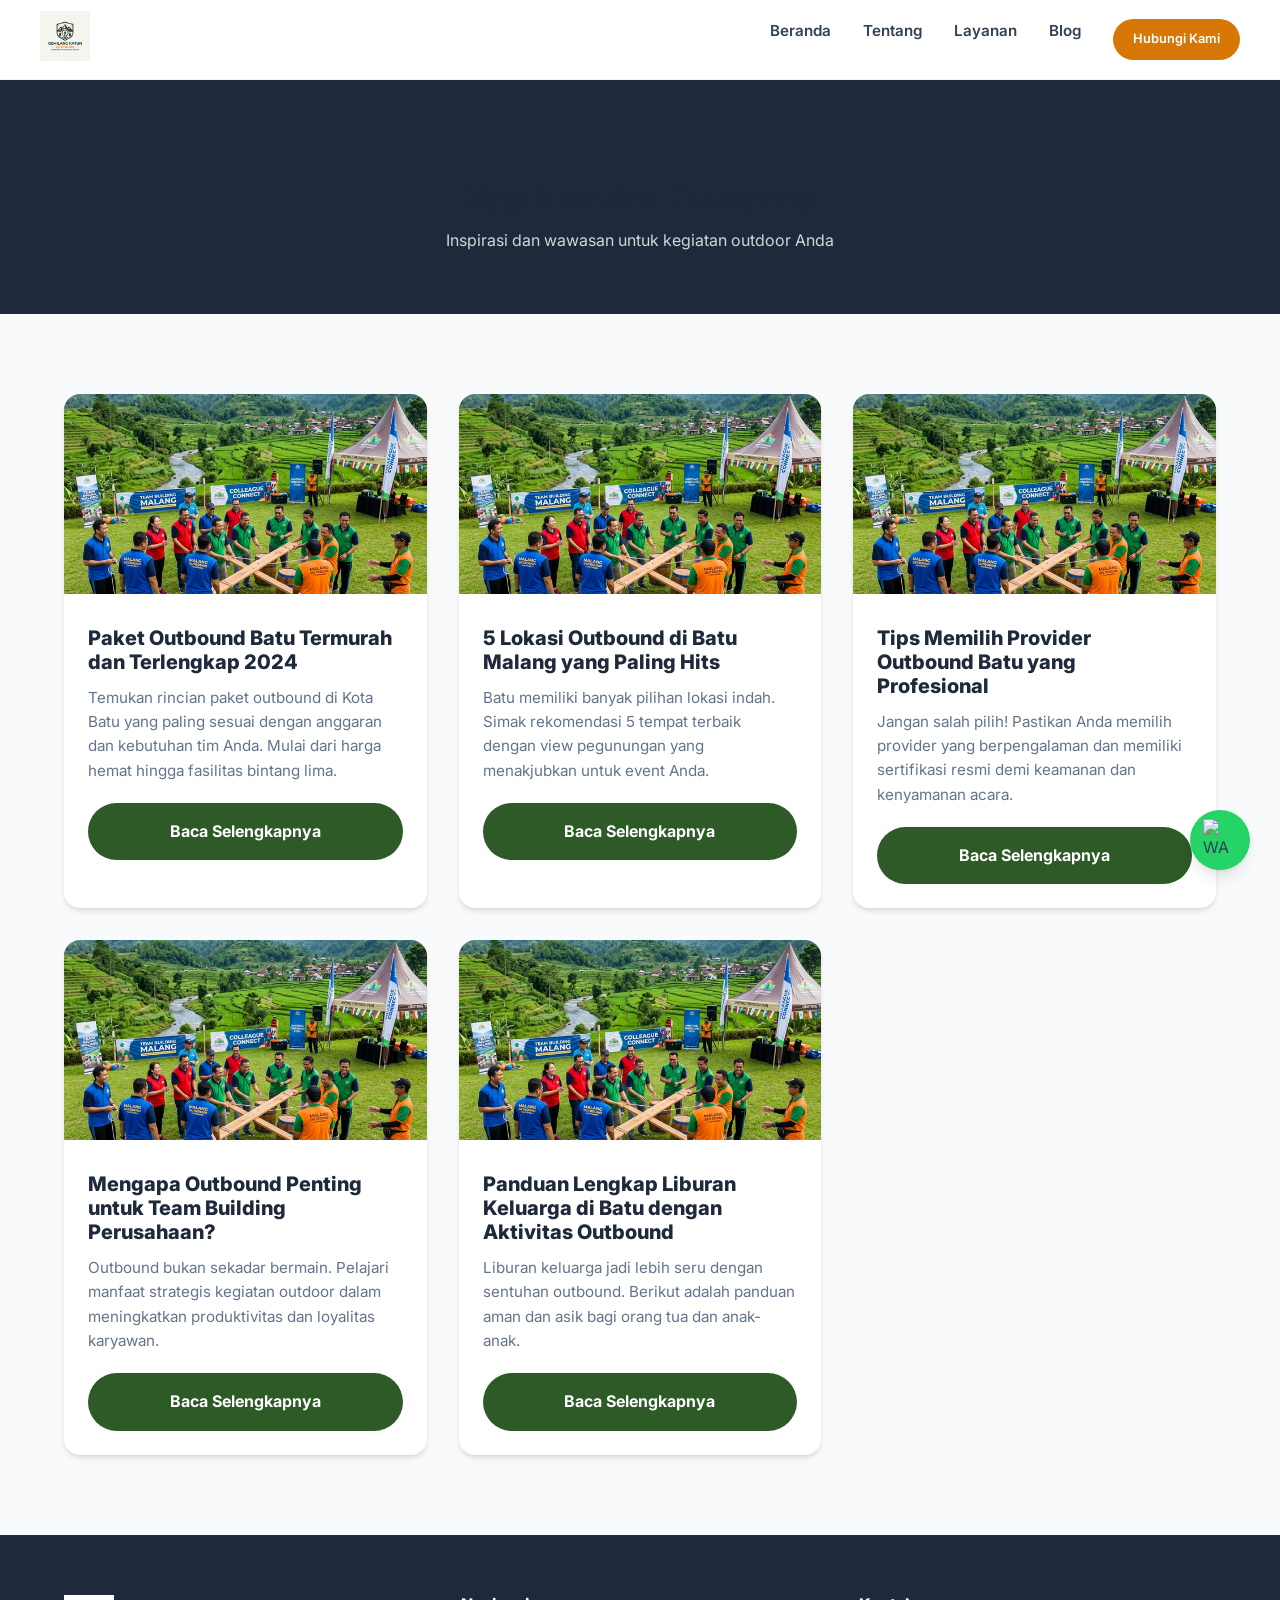
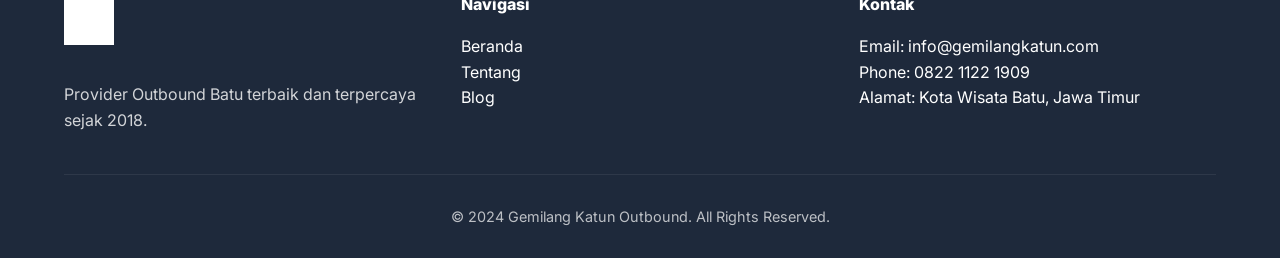
==== blog.html @ f16b5124 "Add files via upload" ====
<!DOCTYPE html>
<html lang="id">

<head>
    <meta charset="UTF-8">
    <meta name="viewport" content="width=device-width, initial-scale=1.0, maximum-scale=1.0, user-scalable=no">
    <title>Blog Outbound & Tips Team Building | Gemilang Katun Outbound</title>
    <meta name="description"
        content="Koleksi artikel terbaru seputar dunia outbound, tips team building, dan rekomendasi lokasi wisata di Batu Malang.">

    <!-- OpenGraph Tags -->
    <meta property="og:title" content="Blog Outbound Batu | Gemilang Katun">
    <meta property="og:description"
        content="Update informasi terbaru seputar provider batu dan kegiatan outdoor edukatif.">
    <meta property="og:image" content="https://outbound-tnipolri.vercel.app/assets/img/blog-1.png">

    <link rel="icon" type="image/x-icon" href="/assets/img/logo.png">
    <link rel="preconnect" href="https://fonts.googleapis.com">
    <link rel="preconnect" href="https://fonts.gstatic.com" crossorigin>
    <link href="https://fonts.googleapis.com/css2?family=Inter:wght@400;600;700;800&display=swap" rel="stylesheet">
    <link rel="stylesheet" href="assets/css/style.css">
</head>

<body>

    <!-- Navbar -->
    <nav>
        <div class="container nav-container">
            <a href="index.html" class="logo">
                <img src="assets/img/logo.png" alt="Gemilang Katun Outbound Logo">
            </a>
            <div class="nav-links">
                <a href="index.html">Beranda</a>
                <a href="index.html#tentang">Tentang</a>
                <a href="index.html#layanan">Layanan</a>
                <a href="blog.html">Blog</a>
                <a href="https://wa.me/6282211221909" target="_blank" class="btn btn-primary"
                    style="padding: 10px 20px; font-size: 0.8rem;">Hubungi Kami</a>
            </div>
        </div>
    </nav>

    <!-- Header -->
    <header style="background: var(--accent); color: white; padding: 100px 0 60px; text-align: center;">
        <div class="container">
            <h1>Blog & Artikel Outbound</h1>
            <p style="opacity: 0.8; margin-top: 10px;">Inspirasi dan wawasan untuk kegiatan outdoor Anda</p>
        </div>
    </header>

    <!-- Blog Listing -->
    <section>
        <div class="container">
            <div class="blog-grid">
                <!-- Card 1 -->
                <div class="blog-card">
                    <img src="assets/img/blog-1.png" alt="Paket Outbound Batu">
                    <div class="blog-card-content">
                        <h3>Paket Outbound Batu Termurah dan Terlengkap 2024</h3>
                        <p>Temukan rincian paket outbound di Kota Batu yang paling sesuai dengan anggaran dan kebutuhan
                            tim Anda. Mulai dari harga hemat hingga fasilitas bintang lima.</p>
                        <a href="blog/paket-outbound-batu.html" class="btn"
                            style="background: var(--primary); color: white; width: 100%; text-align: center;">Baca
                            Selengkapnya</a>
                    </div>
                </div>
                <!-- Card 2 -->
                <div class="blog-card">
                    <img src="assets/img/blog-1.png" alt="Lokasi Outbound">
                    <div class="blog-card-content">
                        <h3>5 Lokasi Outbound di Batu Malang yang Paling Hits</h3>
                        <p>Batu memiliki banyak pilihan lokasi indah. Simak rekomendasi 5 tempat terbaik dengan view
                            pegunungan yang menakjubkan untuk event Anda.</p>
                        <a href="blog/lokasi-outbound-hits.html" class="btn"
                            style="background: var(--primary); color: white; width: 100%; text-align: center;">Baca
                            Selengkapnya</a>
                    </div>
                </div>
                <!-- Card 3 -->
                <div class="blog-card">
                    <img src="assets/img/blog-1.png" alt="Tips Provider">
                    <div class="blog-card-content">
                        <h3>Tips Memilih Provider Outbound Batu yang Profesional</h3>
                        <p>Jangan salah pilih! Pastikan Anda memilih provider yang berpengalaman dan memiliki
                            sertifikasi resmi demi keamanan dan kenyamanan acara.</p>
                        <a href="blog/tips-memilih-provider.html" class="btn"
                            style="background: var(--primary); color: white; width: 100%; text-align: center;">Baca
                            Selengkapnya</a>
                    </div>
                </div>
                <!-- Card 4 -->
                <div class="blog-card">
                    <img src="assets/img/blog-1.png" alt="Team Building">
                    <div class="blog-card-content">
                        <h3>Mengapa Outbound Penting untuk Team Building Perusahaan?</h3>
                        <p>Outbound bukan sekadar bermain. Pelajari manfaat strategis kegiatan outdoor dalam
                            meningkatkan produktivitas dan loyalitas karyawan.</p>
                        <a href="blog/team-building-perusahaan.html" class="btn"
                            style="background: var(--primary); color: white; width: 100%; text-align: center;">Baca
                            Selengkapnya</a>
                    </div>
                </div>
                <!-- Card 5 -->
                <div class="blog-card">
                    <img src="assets/img/blog-1.png" alt="Liburan Keluarga">
                    <div class="blog-card-content">
                        <h3>Panduan Lengkap Liburan Keluarga di Batu dengan Aktivitas Outbound</h3>
                        <p>Liburan keluarga jadi lebih seru dengan sentuhan outbound. Berikut adalah panduan aman dan
                            asik bagi orang tua dan anak-anak.</p>
                        <a href="blog/liburan-keluarga-batu.html" class="btn"
                            style="background: var(--primary); color: white; width: 100%; text-align: center;">Baca
                            Selengkapnya</a>
                    </div>
                </div>
            </div>
        </div>
    </section>

    <!-- Footer -->
    <footer>
        <div class="container">
            <div class="footer-content">
                <div>
                    <a href="index.html" class="footer-logo">
                        <img src="assets/img/logo.png" alt="Logo">
                    </a>
                    <p style="opacity: 0.8; margin-top: 10px;">Provider Outbound Batu terbaik dan terpercaya sejak 2018.
                    </p>
                </div>
                <div>
                    <h4 style="color: white; margin-bottom: 20px;">Navigasi</h4>
                    <ul style="list-style: none;">
                        <li><a href="index.html">Beranda</a></li>
                        <li><a href="index.html#tentang">Tentang</a></li>
                        <li><a href="blog.html">Blog</a></li>
                    </ul>
                </div>
                <div>
                    <h4 style="color: white; margin-bottom: 20px;">Kontak</h4>
                    <p>Email: info@gemilangkatun.com</p>
                    <p>Phone: 0822 1122 1909</p>
                    <p>Alamat: Kota Wisata Batu, Jawa Timur</p>
                </div>
            </div>
            <div
                style="border-top: 1px solid rgba(255,255,255,0.1); padding-top: 30px; text-align: center; font-size: 0.9rem; opacity: 0.7;">
                <p>&copy; 2024 Gemilang Katun Outbound. All Rights Reserved.</p>
            </div>
        </div>
    </footer>

    <!-- Floating Buttons -->
    <a href="https://wa.me/6282211221909" class="floating-wa" target="_blank" aria-label="WhatsApp">
        <img src="https://upload.wikimedia.org/wikipedia/commons/6/6b/WhatsApp.svg" alt="WA">
    </a>
    <button class="back-to-top" id="backToTop" aria-label="Back to Top">
        ↑
    </button>

    <script>
        const backToTopBtn = document.getElementById('backToTop');
        window.onscroll = function () {
            if (document.body.scrollTop > 20 || document.documentElement.scrollTop > 20) {
                backToTopBtn.style.display = "flex";
            } else {
                backToTopBtn.style.display = "none";
            }
        };
        backToTopBtn.onclick = function () {
            window.scrollTo({ top: 0, behavior: 'smooth' });
        };
    </script>
</body>

</html>
---- assets/css/style.css ----
/* 
  Design System for Gemilang Katun Outbound
  Aesthetics: Clean, Professional, Modern, Nature-inspired
*/

:root {
    --primary: #2d5a27;
    --primary-dark: #1e3d1a;
    --secondary: #d97706;
    --accent: #1e293b;
    --text-main: #334155;
    --text-muted: #64748b;
    --bg-light: #f8fafc;
    --white: #ffffff;
    --shadow: 0 4px 6px -1px rgb(0 0 0 / 0.1), 0 2px 4px -2px rgb(0 0 0 / 0.1);
    --shadow-lg: 0 10px 15px -3px rgb(0 0 0 / 0.1), 0 4px 6px -4px rgb(0 0 0 / 0.1);
    --transition: all 0.3s cubic-bezier(0.4, 0, 0.2, 1);
}

* {
    margin: 0;
    padding: 0;
    box-sizing: border-box;
    font-family: 'Inter', system-ui, -apple-system, sans-serif;
}

body {
    background-color: var(--bg-light);
    color: var(--text-main);
    line-height: 1.6;
    overflow-x: hidden;
}

/* Typography */
h1, h2, h3, h4 {
    font-weight: 800;
    line-height: 1.2;
    color: var(--accent);
}

a {
    text-decoration: none;
    color: inherit;
    transition: var(--transition);
}

/* Layout Utilities */
.container {
    width: 90%;
    max-width: 1200px;
    margin: 0 auto;
}

section {
    padding: 80px 0;
}

/* Navbar */
nav {
    background: rgba(255, 255, 255, 0.9);
    backdrop-filter: blur(10px);
    height: 80px;
    display: flex;
    align-items: center;
    position: sticky;
    top: 0;
    z-index: 1000;
    border-bottom: 1px solid rgba(0, 0, 0, 0.05);
}

.nav-container {
    display: flex;
    justify-content: space-between;
    align-items: center;
    width: 100%;
}

.logo img {
    height: 50px;
    object-fit: contain;
}

.nav-links {
    display: flex;
    gap: 32px;
}

.nav-links a {
    font-weight: 600;
    font-size: 0.95rem;
}

.nav-links a:hover {
    color: var(--primary);
}

/* Hero Section */
.hero {
    height: 90vh;
    display: flex;
    align-items: center;
    background: linear-gradient(rgba(0,0,0,0.5), rgba(0,0,0,0.5)), url('../img/hero-bg.png');
    background-size: cover;
    background-position: center;
    color: var(--white);
    text-align: center;
}

.hero-content h1 {
    font-size: clamp(2.5rem, 5vw, 4.5rem);
    color: var(--white);
    margin-bottom: 24px;
}

.hero-content p {
    font-size: 1.2rem;
    max-width: 700px;
    margin: 0 auto 32px;
}

.btn {
    display: inline-block;
    padding: 16px 32px;
    border-radius: 50px;
    font-weight: 700;
    cursor: pointer;
}

.btn-primary {
    background-color: var(--secondary);
    color: var(--white);
}

.btn-primary:hover {
    transform: translateY(-2px);
    box-shadow: var(--shadow-lg);
}

/* Blog Cards */
.blog-grid {
    display: grid;
    grid-template-columns: repeat(auto-fill, minmax(300px, 1fr));
    gap: 32px;
}

.blog-card {
    background: var(--white);
    border-radius: 16px;
    overflow: hidden;
    box-shadow: var(--shadow);
    transition: var(--transition);
}

.blog-card:hover {
    transform: translateY(-5px);
    box-shadow: var(--shadow-lg);
}

.blog-card img {
    width: 100%;
    height: 200px;
    object-fit: cover;
}

.blog-card-content {
    padding: 24px;
}

.blog-card-content h3 {
    font-size: 1.25rem;
    margin-bottom: 12px;
}

.blog-card-content p {
    color: var(--text-muted);
    font-size: 0.95rem;
    margin-bottom: 20px;
}

/* Footer */
footer {
    background: var(--accent);
    color: var(--white);
    padding: 60px 0 30px;
}

.footer-content {
    display: grid;
    grid-template-columns: repeat(auto-fit, minmax(200px, 1fr));
    gap: 40px;
    margin-bottom: 40px;
}

.footer-logo img {
    height: 50px;
    margin-bottom: 20px;
    filter: brightness(0) invert(1);
}

/* Floating Elements */
.floating-wa {
    position: fixed;
    bottom: 30px;
    right: 30px;
    background: #25d366;
    width: 60px;
    height: 60px;
    border-radius: 50%;
    display: flex;
    align-items: center;
    justify-content: center;
    box-shadow: var(--shadow-lg);
    z-index: 999;
}

.floating-wa img {
    width: 35px;
}

.back-to-top {
    position: fixed;
    bottom: 100px;
    right: 30px;
    background: var(--accent);
    color: var(--white);
    width: 50px;
    height: 50px;
    border-radius: 50%;
    display: none;
    align-items: center;
    justify-content: center;
    cursor: pointer;
    z-index: 999;
    border: none;
}

/* Article Page specific */
.article-header {
    padding: 100px 0 60px;
}

.toc {
    background: #f1f5f9;
    padding: 24px;
    border-radius: 12px;
    margin: 32px 0;
}

.toc-title {
    display: flex;
    justify-content: space-between;
    cursor: pointer;
}

.article-content {
    max-width: 800px;
    margin: 0 auto;
    font-size: 1.1rem;
}

blockquote {
    border-left: 5px solid var(--secondary);
    padding: 20px;
    background: #fffbeb;
    font-style: italic;
    margin: 32px 0;
}

.share-buttons {
    display: flex;
    gap: 16px;
    margin: 40px 0;
}

.share-btn {
    padding: 10px 20px;
    border-radius: 8px;
    color: white;
    font-weight: 600;
}

/* Responsive */
@media (max-width: 768px) {
    .nav-links {
        display: none;
    }
    .hero-content h1 {
        font-size: 2.5rem;
    }
    section {
        padding: 50px 0;
    }
    .container {
        width: 92%;
    }
}

/* Prevent horizontal scroll glitch */
body {
    max-width: 100vw;
    overflow-x: hidden;
}
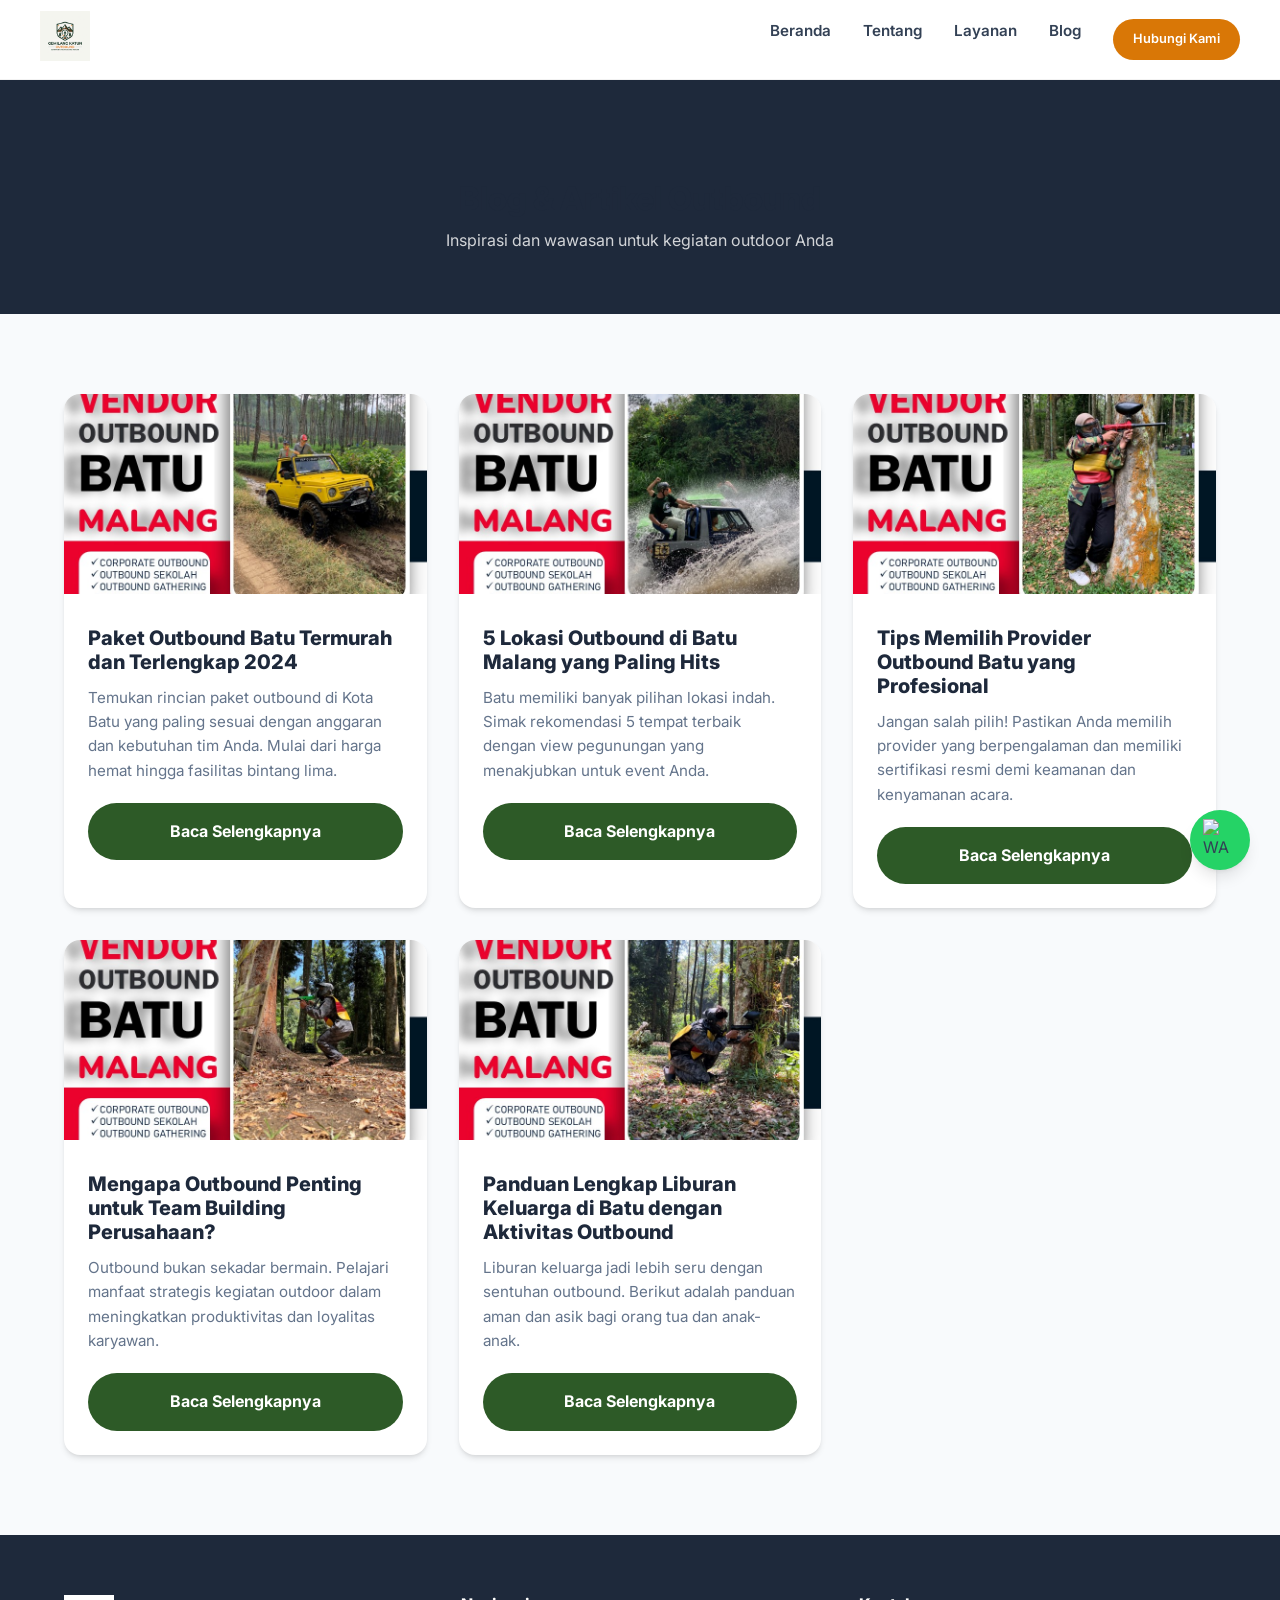
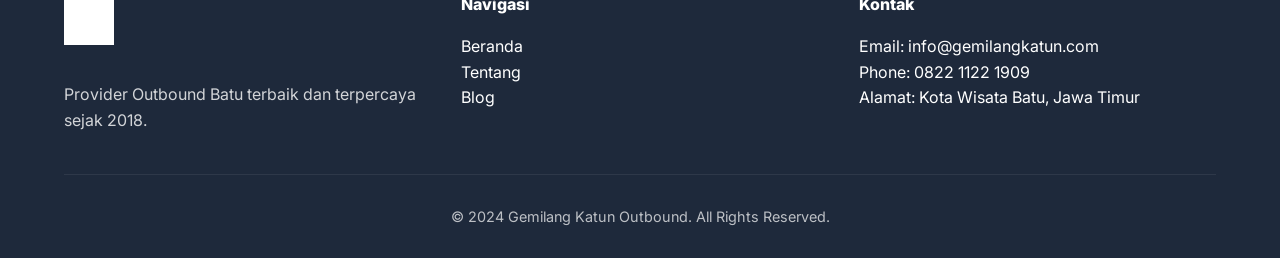
==== commit 7cc973f0: "Add files via upload" ====
--- a/blog.html
+++ b/blog.html
@@ -54,7 +54,7 @@
             <div class="blog-grid">
                 <!-- Card 1 -->
                 <div class="blog-card">
-                    <img src="assets/img/blog-1.png" alt="Paket Outbound Batu">
+                    <img src="assets/img/Paket Outbound Batu Malang (1).JPG" alt="Paket Outbound Batu">
                     <div class="blog-card-content">
                         <h3>Paket Outbound Batu Termurah dan Terlengkap 2024</h3>
                         <p>Temukan rincian paket outbound di Kota Batu yang paling sesuai dengan anggaran dan kebutuhan
@@ -66,7 +66,7 @@
                 </div>
                 <!-- Card 2 -->
                 <div class="blog-card">
-                    <img src="assets/img/blog-1.png" alt="Lokasi Outbound">
+                    <img src="assets/img/Paket Outbound Batu Malang (2).JPG" alt="Lokasi Outbound">
                     <div class="blog-card-content">
                         <h3>5 Lokasi Outbound di Batu Malang yang Paling Hits</h3>
                         <p>Batu memiliki banyak pilihan lokasi indah. Simak rekomendasi 5 tempat terbaik dengan view
@@ -78,7 +78,7 @@
                 </div>
                 <!-- Card 3 -->
                 <div class="blog-card">
-                    <img src="assets/img/blog-1.png" alt="Tips Provider">
+                    <img src="assets/img/Paket Outbound Batu Malang (3).JPG" alt="Tips Provider">
                     <div class="blog-card-content">
                         <h3>Tips Memilih Provider Outbound Batu yang Profesional</h3>
                         <p>Jangan salah pilih! Pastikan Anda memilih provider yang berpengalaman dan memiliki
@@ -90,7 +90,7 @@
                 </div>
                 <!-- Card 4 -->
                 <div class="blog-card">
-                    <img src="assets/img/blog-1.png" alt="Team Building">
+                    <img src="assets/img/Paket Outbound Batu Malang (4).JPG" alt="Team Building">
                     <div class="blog-card-content">
                         <h3>Mengapa Outbound Penting untuk Team Building Perusahaan?</h3>
                         <p>Outbound bukan sekadar bermain. Pelajari manfaat strategis kegiatan outdoor dalam
@@ -102,7 +102,7 @@
                 </div>
                 <!-- Card 5 -->
                 <div class="blog-card">
-                    <img src="assets/img/blog-1.png" alt="Liburan Keluarga">
+                    <img src="assets/img/Paket Outbound Batu Malang (5).JPG" alt="Liburan Keluarga">
                     <div class="blog-card-content">
                         <h3>Panduan Lengkap Liburan Keluarga di Batu dengan Aktivitas Outbound</h3>
                         <p>Liburan keluarga jadi lebih seru dengan sentuhan outbound. Berikut adalah panduan aman dan
